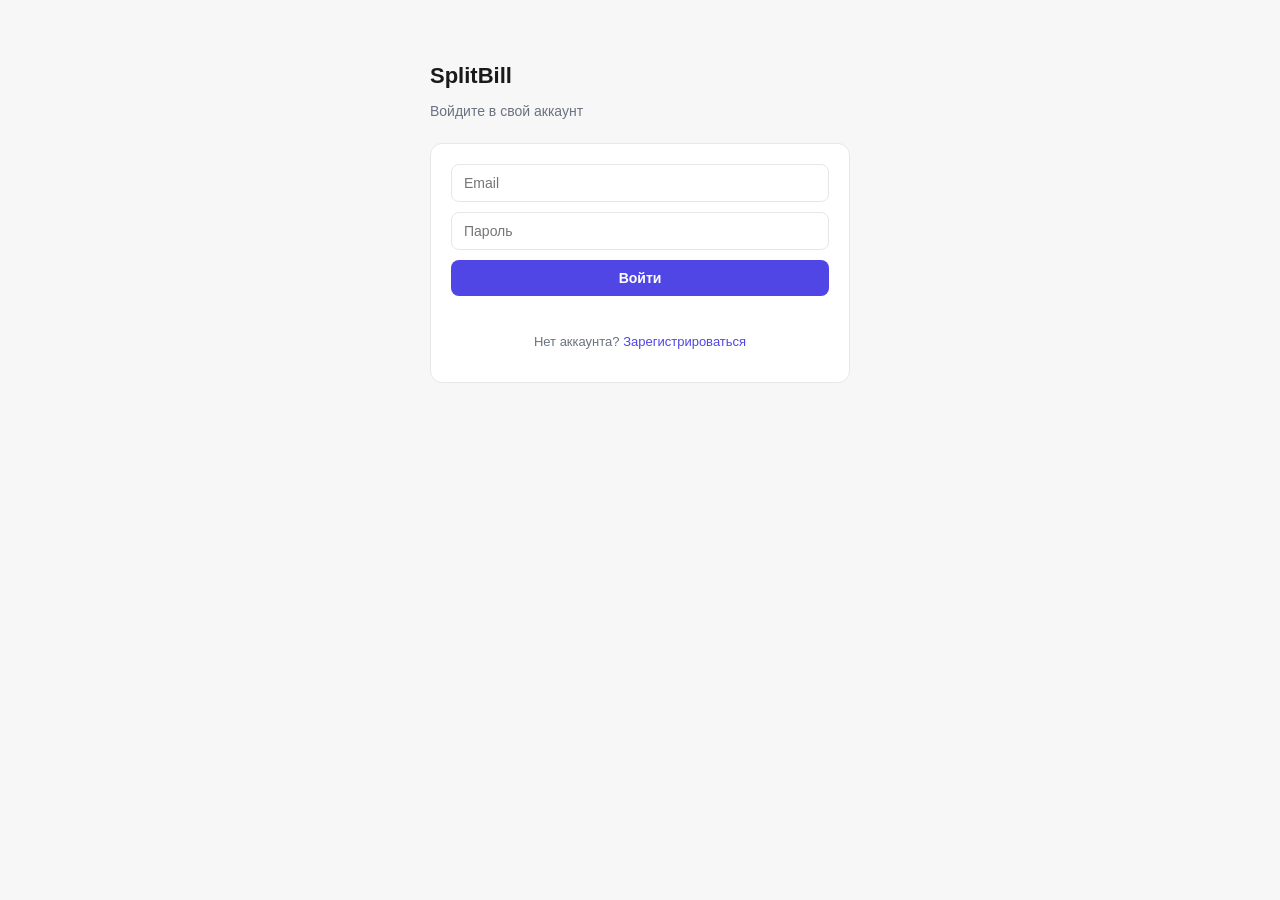
==== frontend/groups.html @ 14989fce "Неделя 5: страница групп, создание и просмотр списка" ====
<!DOCTYPE html>
<html lang="ru">
<head>
<meta charset="UTF-8" />
<meta name="viewport" content="width=device-width, initial-scale=1.0" />
<title>Мои группы — SplitBill</title>
<link rel="stylesheet" href="style.css" />
</head>
<body>
  <div class="app">
    <div class="top-bar">
      <h1>Мои группы</h1>
      <button class="secondary" id="logout-btn">Выйти</button>
    </div>

    <div class="card">
      <form id="create-group-form">
        <div class="form-row">
          <input type="text" id="group-name" placeholder="Название группы (например, Поездка в Алматы)" required />
        </div>
        <button type="submit">Создать группу</button>
      </form>
      <p class="error" id="error"></p>
    </div>

    <div class="card">
      <ul id="group-list"></ul>
      <p class="empty" id="empty-state" style="display:none;">У вас пока нет групп</p>
    </div>
  </div>

  <script src="js/auth.js"></script>
  <script src="js/groups.js"></script>
</body>
</html>
---- frontend/style.css ----
:root {
  --bg: #f7f7f8;
  --card: #ffffff;
  --text: #1a1a1a;
  --muted: #6b7280;
  --accent: #4f46e5;
  --accent-hover: #4338ca;
  --border: #e5e7eb;
  --error: #dc2626;
}

* { box-sizing: border-box; }

body {
  margin: 0;
  font-family: -apple-system, "Segoe UI", Roboto, Arial, sans-serif;
  background: var(--bg);
  color: var(--text);
  min-height: 100vh;
  display: flex;
  justify-content: center;
  padding: 48px 16px;
}

.app {
  width: 100%;
  max-width: 420px;
}

h1 {
  font-size: 22px;
  font-weight: 700;
  margin-bottom: 4px;
}

.subtitle {
  color: var(--muted);
  font-size: 14px;
  margin-bottom: 24px;
}

.card {
  background: var(--card);
  border: 1px solid var(--border);
  border-radius: 12px;
  padding: 20px;
  margin-bottom: 20px;
}

.form-row {
  margin-bottom: 10px;
}

input {
  width: 100%;
  padding: 10px 12px;
  border: 1px solid var(--border);
  border-radius: 8px;
  font-size: 14px;
  outline: none;
  transition: border-color 0.15s;
}

input:focus {
  border-color: var(--accent);
}

button {
  width: 100%;
  padding: 10px;
  background: var(--accent);
  color: white;
  border: none;
  border-radius: 8px;
  font-size: 14px;
  font-weight: 600;
  cursor: pointer;
  transition: background 0.15s;
}

button:hover {
  background: var(--accent-hover);
}

button.secondary {
  background: transparent;
  color: var(--accent);
  border: 1px solid var(--accent);
}

button.secondary:hover {
  background: #f0f0ff;
}

.error {
  color: var(--error);
  font-size: 13px;
  margin-top: 8px;
  min-height: 16px;
}

.link-row {
  text-align: center;
  font-size: 13px;
  color: var(--muted);
  margin-top: 14px;
}

.link-row a {
  color: var(--accent);
  text-decoration: none;
}

ul { list-style: none; padding: 0; margin: 0; }

li {
  display: flex;
  justify-content: space-between;
  align-items: center;
  padding: 12px 0;
  border-bottom: 1px solid var(--border);
}

li:last-child { border-bottom: none; }

.empty {
  color: var(--muted);
  font-size: 14px;
  text-align: center;
  padding: 16px 0;
}

.top-bar {
  display: flex;
  justify-content: space-between;
  align-items: center;
  margin-bottom: 20px;
}

.top-bar button {
  width: auto;
  padding: 6px 12px;
  font-size: 12px;
}
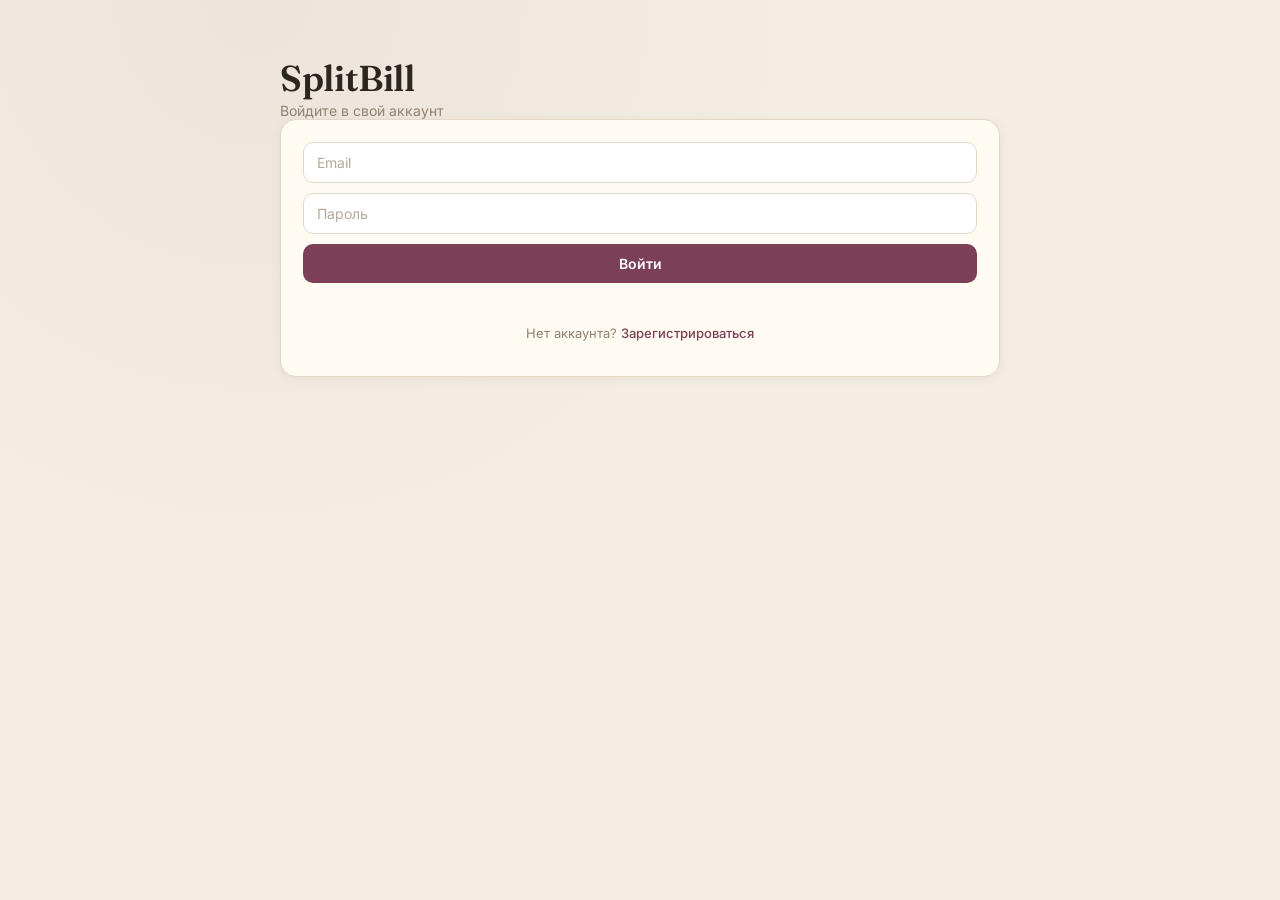
==== commit b9a72b94: "Add responsive UI and search/filter improvements Co-authored-by: Copilot <223556219+Copilot@users.no" ====
--- a/frontend/groups.html
+++ b/frontend/groups.html
@@ -9,8 +9,11 @@
 <body>
   <div class="app">
     <div class="top-bar">
-      <h1>Мои группы</h1>
-      <button class="secondary" id="logout-btn">Выйти</button>
+      <div>
+        <h1>Мои группы</h1>
+        <p class="subtitle">Управляйте нагрузкой и расходами команды</p>
+      </div>
+      <button class="secondary" id="logout-btn" type="button">Выйти</button>
     </div>
 
     <div class="card">
@@ -24,6 +27,9 @@
     </div>
 
     <div class="card">
+      <div class="toolbar">
+        <input id="group-search" type="search" placeholder="Поиск по названию группы" aria-label="Поиск группы" />
+      </div>
       <ul id="group-list"></ul>
       <p class="empty" id="empty-state" style="display:none;">У вас пока нет групп</p>
     </div>
--- a/frontend/style.css
+++ b/frontend/style.css
@@ -1,50 +1,61 @@
+@import url('https://fonts.googleapis.com/css2?family=Fraunces:opsz,wght@9..144,400;9..144,600&family=Inter:wght@400;500;600;700&display=swap');
+
 :root {
-  --bg: #f7f7f8;
-  --card: #ffffff;
-  --text: #1a1a1a;
-  --muted: #6b7280;
-  --accent: #4f46e5;
-  --accent-hover: #4338ca;
-  --border: #e5e7eb;
-  --error: #dc2626;
+  --bg: #f3ede3;
+  --surface: #fffbf3;
+  --ink: #2c2620;
+  --muted: #8f8172;
+  --accent: #7b3f56;
+  --accent-hover: #632f44;
+  --accent-soft: #f1e4ea;
+  --sage: #6b8f71;
+  --border: #e4d9c8;
+  --error: #b24c3f;
+  --shadow: rgba(123, 63, 86, 0.08);
 }
 
 * { box-sizing: border-box; }
 
+html { scroll-behavior: smooth; }
+
 body {
   margin: 0;
-  font-family: -apple-system, "Segoe UI", Roboto, Arial, sans-serif;
+  font-family: "Inter", -apple-system, "Segoe UI", sans-serif;
   background: var(--bg);
-  color: var(--text);
+  background-image: radial-gradient(circle at 20% 0%, rgba(123, 63, 86, 0.05), transparent 40%);
+  color: var(--ink);
   min-height: 100vh;
   display: flex;
   justify-content: center;
-  padding: 48px 16px;
+  padding: 56px 16px;
 }
 
 .app {
   width: 100%;
-  max-width: 420px;
+  max-width: 720px;
 }
 
 h1 {
-  font-size: 22px;
-  font-weight: 700;
-  margin-bottom: 4px;
+  font-family: "Fraunces", serif;
+  font-size: clamp(26px, 3vw, 36px);
+  font-weight: 600;
+  margin: 0 0 2px;
+  letter-spacing: -0.01em;
 }
 
 .subtitle {
   color: var(--muted);
   font-size: 14px;
-  margin-bottom: 24px;
+  margin: 0;
 }
 
 .card {
-  background: var(--card);
-  border: 1px solid var(--border);
-  border-radius: 12px;
-  padding: 20px;
-  margin-bottom: 20px;
+  background: var(--surface);
+  border: 1px solid var(--border);
+  border-radius: 16px;
+  padding: 22px;
+  margin-bottom: 18px;
+  box-shadow: 0 2px 10px var(--shadow);
 }
 
 .form-row {
@@ -53,49 +64,65 @@
 
 input {
   width: 100%;
-  padding: 10px 12px;
-  border: 1px solid var(--border);
-  border-radius: 8px;
-  font-size: 14px;
+  padding: 11px 13px;
+  border: 1px solid var(--border);
+  border-radius: 10px;
+  font-size: 14px;
+  font-family: inherit;
+  background: #fff;
+  color: var(--ink);
   outline: none;
-  transition: border-color 0.15s;
+  transition: border-color 0.15s, box-shadow 0.15s;
+}
+
+input::placeholder {
+  color: #b5a996;
 }
 
 input:focus {
   border-color: var(--accent);
+  box-shadow: 0 0 0 3px var(--accent-soft);
 }
 
 button {
   width: 100%;
-  padding: 10px;
+  padding: 11px;
   background: var(--accent);
-  color: white;
+  color: #fff;
   border: none;
-  border-radius: 8px;
-  font-size: 14px;
-  font-weight: 600;
+  border-radius: 10px;
+  font-size: 14px;
+  font-weight: 600;
+  font-family: inherit;
   cursor: pointer;
-  transition: background 0.15s;
+  transition: background 0.15s, transform 0.1s;
 }
 
 button:hover {
   background: var(--accent-hover);
 }
 
+button:active {
+  transform: scale(0.99);
+}
+
 button.secondary {
+  width: auto;
   background: transparent;
   color: var(--accent);
-  border: 1px solid var(--accent);
+  border: 1px solid var(--border);
+  padding: 7px 14px;
+  font-size: 13px;
 }
 
 button.secondary:hover {
-  background: #f0f0ff;
+  background: var(--accent-soft);
 }
 
 .error {
   color: var(--error);
   font-size: 13px;
-  margin-top: 8px;
+  margin-top: 10px;
   min-height: 16px;
 }
 
@@ -103,42 +130,166 @@
   text-align: center;
   font-size: 13px;
   color: var(--muted);
-  margin-top: 14px;
+  margin-top: 16px;
 }
 
 .link-row a {
   color: var(--accent);
   text-decoration: none;
-}
-
-ul { list-style: none; padding: 0; margin: 0; }
+  font-weight: 500;
+}
+
+.link-row a:hover {
+  text-decoration: underline;
+}
+
+ul {
+  list-style: none;
+  padding: 0;
+  margin: 0;
+}
 
 li {
   display: flex;
   justify-content: space-between;
   align-items: center;
-  padding: 12px 0;
+  padding: 13px 2px;
   border-bottom: 1px solid var(--border);
 }
 
-li:last-child { border-bottom: none; }
+li:last-child {
+  border-bottom: none;
+}
+
+.amount {
+  font-family: "Fraunces", serif;
+  font-weight: 600;
+  color: var(--sage);
+}
 
 .empty {
   color: var(--muted);
   font-size: 14px;
   text-align: center;
-  padding: 16px 0;
+  padding: 20px 0;
 }
 
 .top-bar {
   display: flex;
   justify-content: space-between;
   align-items: center;
-  margin-bottom: 20px;
-}
-
-.top-bar button {
-  width: auto;
-  padding: 6px 12px;
+  gap: 16px;
+  margin-bottom: 24px;
+}
+
+.expenses-header {
+  display: flex;
+  justify-content: space-between;
+  align-items: center;
+  gap: 12px;
+  margin-bottom: 10px;
+}
+
+.expenses-header h2 {
+  font-family: "Fraunces", serif;
+  font-size: 16px;
+  font-weight: 600;
+  margin: 0;
+}
+
+.total {
+  font-size: 13px;
+  color: var(--muted);
+}
+
+.toolbar {
+  margin-bottom: 12px;
+}
+
+.group-item,
+.expense-item {
+  display: flex;
+  justify-content: space-between;
+  align-items: center;
+  gap: 12px;
+}
+
+.group-content,
+.expense-content {
+  display: flex;
+  flex-direction: column;
+  gap: 4px;
+  min-width: 0;
+}
+
+.group-link,
+.expense-link {
+  text-decoration: none;
+  color: var(--ink);
+  font-weight: 600;
+}
+
+.group-meta,
+.expense-meta {
   font-size: 12px;
-}
+  color: var(--muted);
+}
+
+.summary-grid {
+  display: grid;
+  grid-template-columns: repeat(2, minmax(0, 1fr));
+  gap: 12px;
+  margin-bottom: 18px;
+}
+
+.summary-card {
+  background: #fff;
+  border: 1px solid var(--border);
+  border-radius: 12px;
+  padding: 16px;
+}
+
+.summary-label {
+  display: block;
+  font-size: 12px;
+  color: var(--muted);
+  margin-bottom: 6px;
+}
+
+.summary-value {
+  font-family: "Fraunces", serif;
+  font-size: 22px;
+  color: var(--ink);
+}
+
+.inline-form {
+  display: grid;
+  grid-template-columns: minmax(0, 1.7fr) minmax(0, 0.8fr) auto;
+  gap: 10px;
+}
+
+.back-link {
+  color: var(--accent);
+  text-decoration: none;
+  font-weight: 500;
+}
+
+@media (max-width: 540px) {
+  body {
+    padding: 24px 12px 40px;
+  }
+
+  .top-bar {
+    align-items: flex-start;
+    flex-direction: column;
+  }
+
+  .summary-grid,
+  .inline-form {
+    grid-template-columns: 1fr;
+  }
+
+  .card {
+    padding: 18px 14px;
+  }
+}
